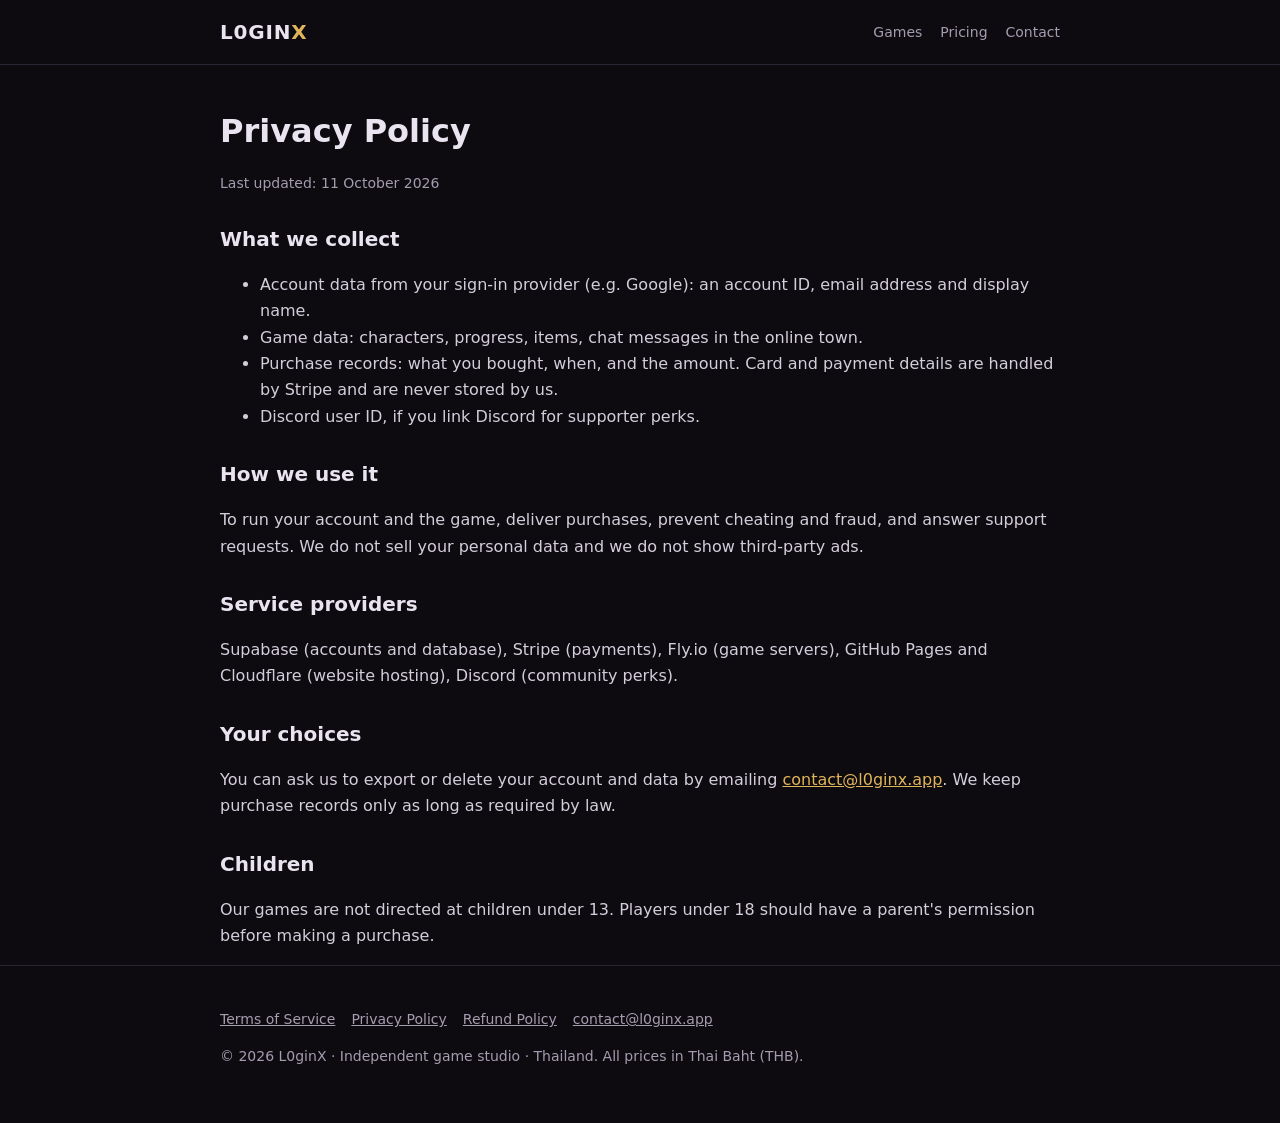
==== privacy.html @ b14668f3 "L0ginX studio landing page + terms, privacy, refund policies Co-Authored-By: Claude Opus 5.5 <norepl" ====
<!doctype html><html lang="en"><head><meta charset="utf-8"><meta name="viewport" content="width=device-width,initial-scale=1">
<title>Privacy Policy — L0ginX</title><meta name="description" content="L0ginX is an independent game studio making RPOEE, a free-to-play online action RPG for the browser.">
<link rel="stylesheet" href="/style.css"></head><body>
<header><div class="wrap"><a class="logo" href="/">L0GIN<span>X</span></a><nav><a href="/#games">Games</a><a href="/#shop">Pricing</a><a href="/#contact">Contact</a></nav></div></header>
<main class="wrap doc"><h1>Privacy Policy</h1><p class="updated">Last updated: 11 October 2026</p>
<h2>What we collect</h2><ul>
<li>Account data from your sign-in provider (e.g. Google): an account ID, email address and display name.</li>
<li>Game data: characters, progress, items, chat messages in the online town.</li>
<li>Purchase records: what you bought, when, and the amount. Card and payment details are handled by Stripe and are never stored by us.</li>
<li>Discord user ID, if you link Discord for supporter perks.</li></ul>
<h2>How we use it</h2><p>To run your account and the game, deliver purchases, prevent cheating and fraud, and answer support requests. We do not sell your personal data and we do not show third-party ads.</p>
<h2>Service providers</h2><p>Supabase (accounts and database), Stripe (payments), Fly.io (game servers), GitHub Pages and Cloudflare (website hosting), Discord (community perks).</p>
<h2>Your choices</h2><p>You can ask us to export or delete your account and data by emailing <a href="mailto:contact@l0ginx.app">contact@l0ginx.app</a>. We keep purchase records only as long as required by law.</p>
<h2>Children</h2><p>Our games are not directed at children under 13. Players under 18 should have a parent's permission before making a purchase.</p></main>
<footer><div class="wrap"><p><a href="/terms.html">Terms of Service</a><a href="/privacy.html">Privacy Policy</a><a href="/refund.html">Refund Policy</a><a href="mailto:contact@l0ginx.app">contact@l0ginx.app</a></p>
<p>© 2026 L0ginX · Independent game studio · Thailand. All prices in Thai Baht (THB).</p></div></footer></body></html>
---- style.css ----
:root{--bg:#0d0b10;--panel:#17131c;--line:#2b2433;--text:#e9e4ef;--muted:#a59cb0;--gold:#e0b45a;--ember:#d8643a}
*{box-sizing:border-box}
body{margin:0;background:var(--bg);color:var(--text);font:16px/1.65 system-ui,-apple-system,"Segoe UI",sans-serif}
a{color:var(--gold)}
.wrap{max-width:880px;margin:0 auto;padding:0 20px}
header{border-bottom:1px solid var(--line)}
header .wrap{display:flex;align-items:center;justify-content:space-between;height:64px}
.logo{font-weight:800;letter-spacing:.04em;font-size:20px;color:var(--text);text-decoration:none}
.logo span{color:var(--gold)}
nav a{color:var(--muted);text-decoration:none;margin-left:18px;font-size:14px}
nav a:hover{color:var(--text)}
.hero{padding:72px 0 48px;background:radial-gradient(ellipse at 50% 0%,#3a1f1a 0%,transparent 65%)}
.hero h1{font-size:clamp(30px,5vw,46px);line-height:1.15;margin:0 0 14px}
.hero p{color:var(--muted);font-size:18px;max-width:620px;margin:0 0 28px}
.btn{display:inline-block;background:var(--gold);color:#1a1206;font-weight:700;padding:12px 24px;border-radius:8px;text-decoration:none;margin:0 10px 10px 0}
.btn.ghost{background:none;color:var(--text);border:1px solid var(--line)}
section{padding:40px 0;border-top:1px solid var(--line)}
h2{font-size:24px;margin:0 0 16px}
.grid{display:grid;grid-template-columns:repeat(auto-fit,minmax(240px,1fr));gap:16px}
.card{background:var(--panel);border:1px solid var(--line);border-radius:10px;padding:20px}
.card h3{margin:0 0 6px;font-size:17px}
.card p{margin:0;color:var(--muted);font-size:15px}
.price{color:var(--gold);font-weight:700}
.tag{display:inline-block;font-size:12px;color:var(--ember);border:1px solid var(--ember);border-radius:99px;padding:1px 10px;margin-bottom:10px}
.doc h1{font-size:32px;margin:40px 0 4px}
.doc .updated{color:var(--muted);font-size:14px;margin-bottom:28px}
.doc h2{font-size:20px;margin:28px 0 8px}
.doc p,.doc li{color:#d4cedb}
footer{border-top:1px solid var(--line);padding:28px 0 40px;color:var(--muted);font-size:14px}
footer a{color:var(--muted);margin-right:16px}
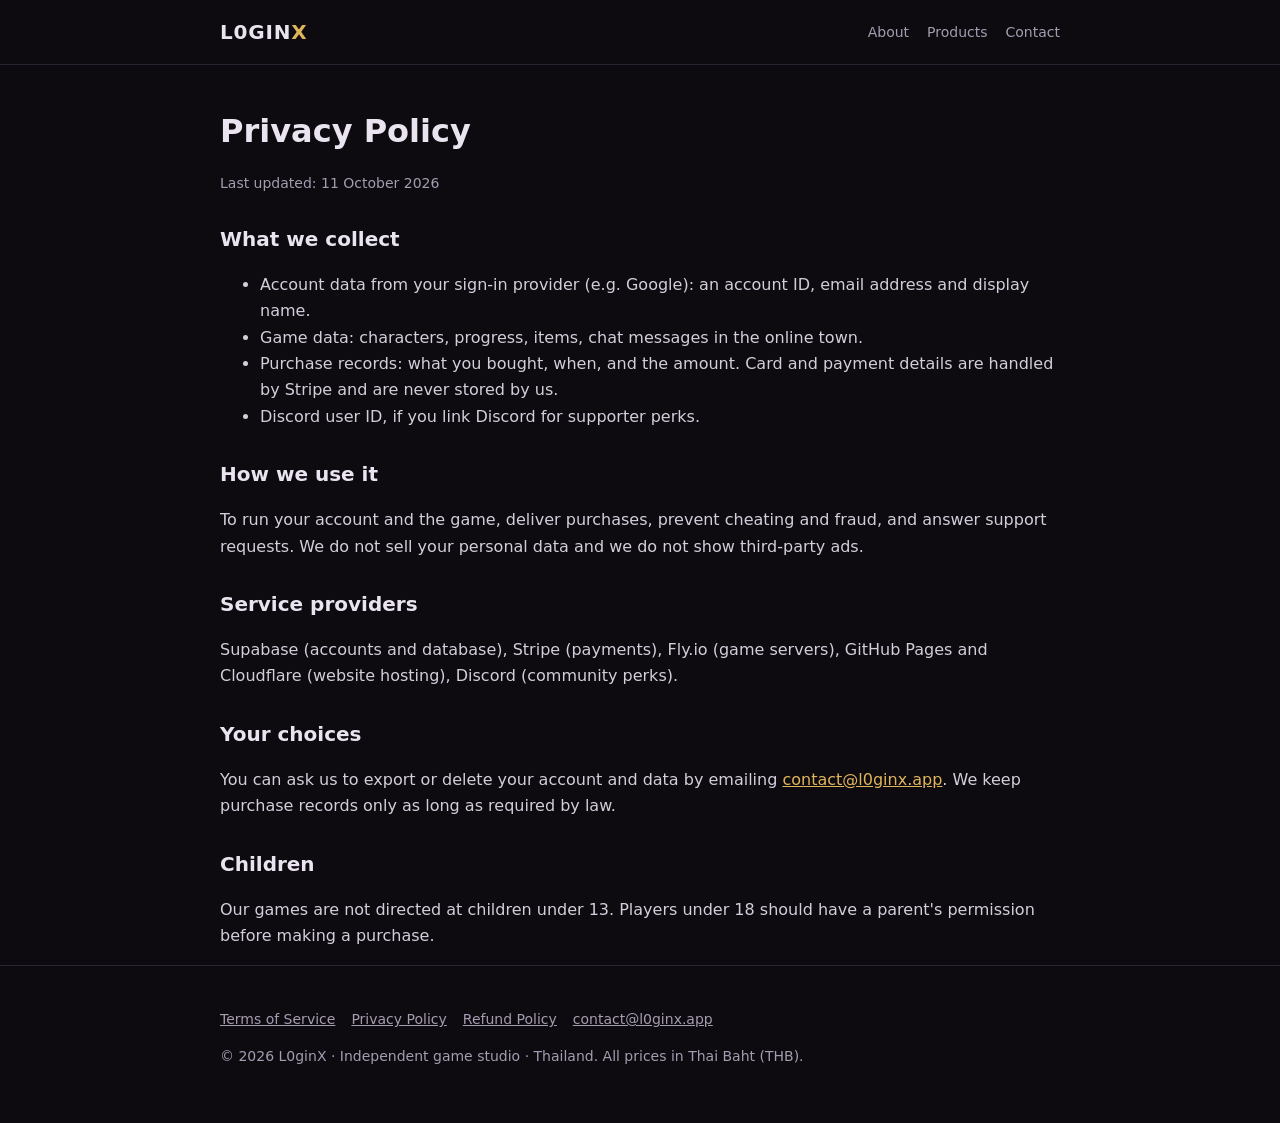
==== commit a75fd8f5: "Galaxy animated studio landing page Co-Authored-By: Claude Opus 5.5 <noreply@anthropic.com>" ====
--- a/privacy.html
+++ b/privacy.html
@@ -1,7 +1,7 @@
 <!doctype html><html lang="en"><head><meta charset="utf-8"><meta name="viewport" content="width=device-width,initial-scale=1">
 <title>Privacy Policy — L0ginX</title><meta name="description" content="L0ginX is an independent game studio making RPOEE, a free-to-play online action RPG for the browser.">
 <link rel="stylesheet" href="/style.css"></head><body>
-<header><div class="wrap"><a class="logo" href="/">L0GIN<span>X</span></a><nav><a href="/#games">Games</a><a href="/#shop">Pricing</a><a href="/#contact">Contact</a></nav></div></header>
+<header><div class="wrap"><a class="logo" href="/">L0GIN<span>X</span></a><nav><a href="/#about">About</a><a href="/#offer">Products</a><a href="/#contact">Contact</a></nav></div></header>
 <main class="wrap doc"><h1>Privacy Policy</h1><p class="updated">Last updated: 11 October 2026</p>
 <h2>What we collect</h2><ul>
 <li>Account data from your sign-in provider (e.g. Google): an account ID, email address and display name.</li>
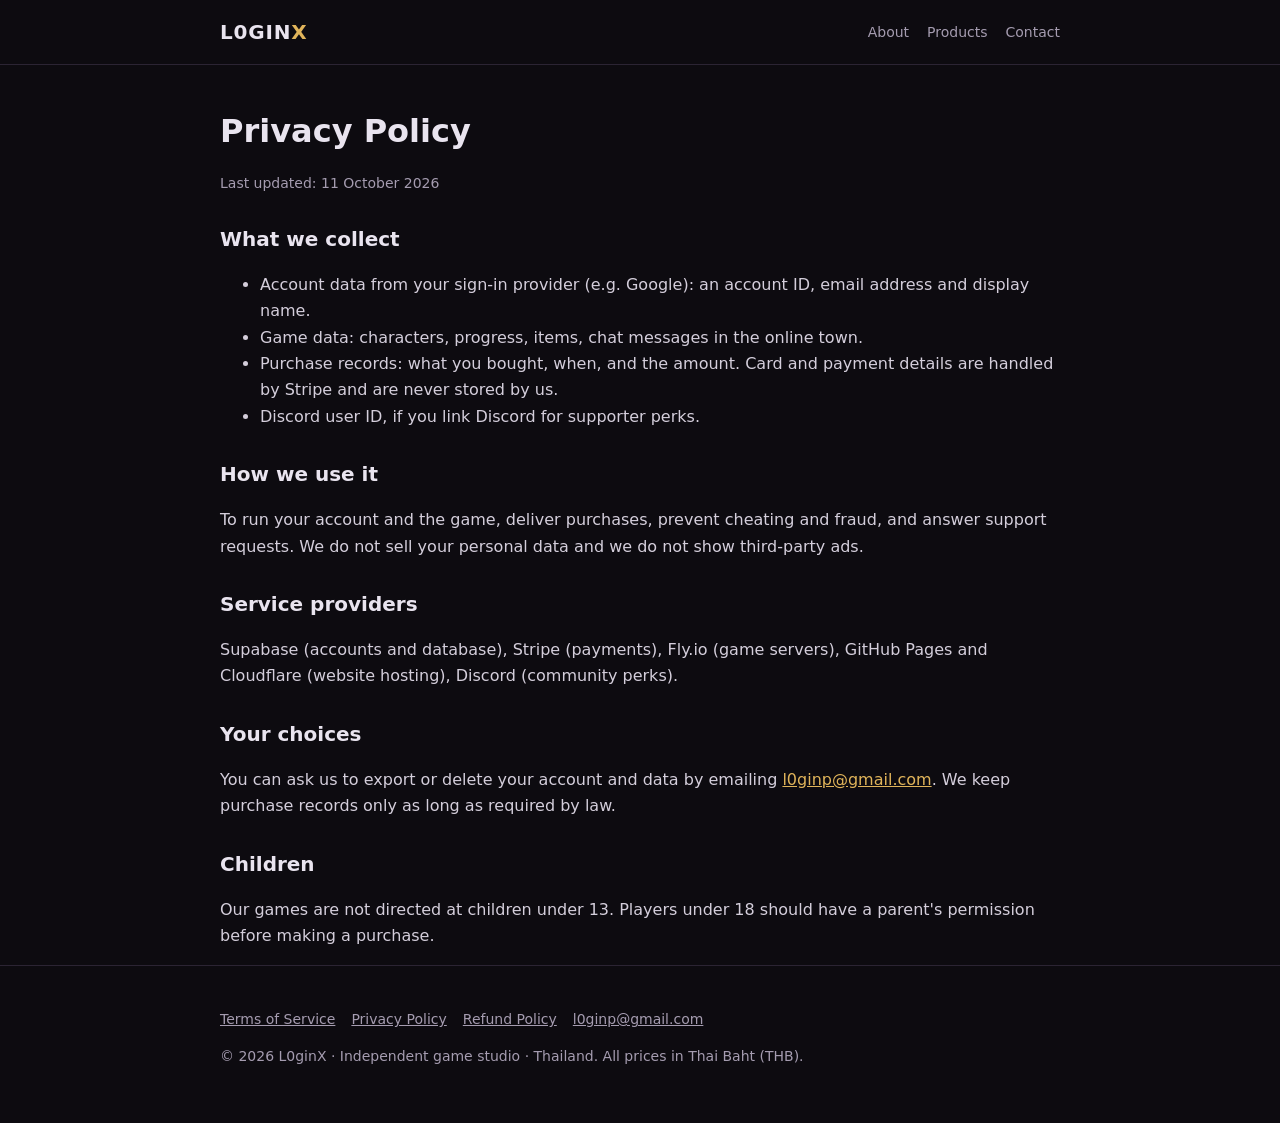
==== commit 0ce9f95f: "Contact email: l0ginp@gmail.com Co-Authored-By: Claude Opus 5.5 <noreply@anthropic.com>" ====
--- a/privacy.html
+++ b/privacy.html
@@ -10,7 +10,7 @@
 <li>Discord user ID, if you link Discord for supporter perks.</li></ul>
 <h2>How we use it</h2><p>To run your account and the game, deliver purchases, prevent cheating and fraud, and answer support requests. We do not sell your personal data and we do not show third-party ads.</p>
 <h2>Service providers</h2><p>Supabase (accounts and database), Stripe (payments), Fly.io (game servers), GitHub Pages and Cloudflare (website hosting), Discord (community perks).</p>
-<h2>Your choices</h2><p>You can ask us to export or delete your account and data by emailing <a href="mailto:contact@l0ginx.app">contact@l0ginx.app</a>. We keep purchase records only as long as required by law.</p>
+<h2>Your choices</h2><p>You can ask us to export or delete your account and data by emailing <a href="mailto:l0ginp@gmail.com">l0ginp@gmail.com</a>. We keep purchase records only as long as required by law.</p>
 <h2>Children</h2><p>Our games are not directed at children under 13. Players under 18 should have a parent's permission before making a purchase.</p></main>
-<footer><div class="wrap"><p><a href="/terms.html">Terms of Service</a><a href="/privacy.html">Privacy Policy</a><a href="/refund.html">Refund Policy</a><a href="mailto:contact@l0ginx.app">contact@l0ginx.app</a></p>
+<footer><div class="wrap"><p><a href="/terms.html">Terms of Service</a><a href="/privacy.html">Privacy Policy</a><a href="/refund.html">Refund Policy</a><a href="mailto:l0ginp@gmail.com">l0ginp@gmail.com</a></p>
 <p>© 2026 L0ginX · Independent game studio · Thailand. All prices in Thai Baht (THB).</p></div></footer></body></html>
